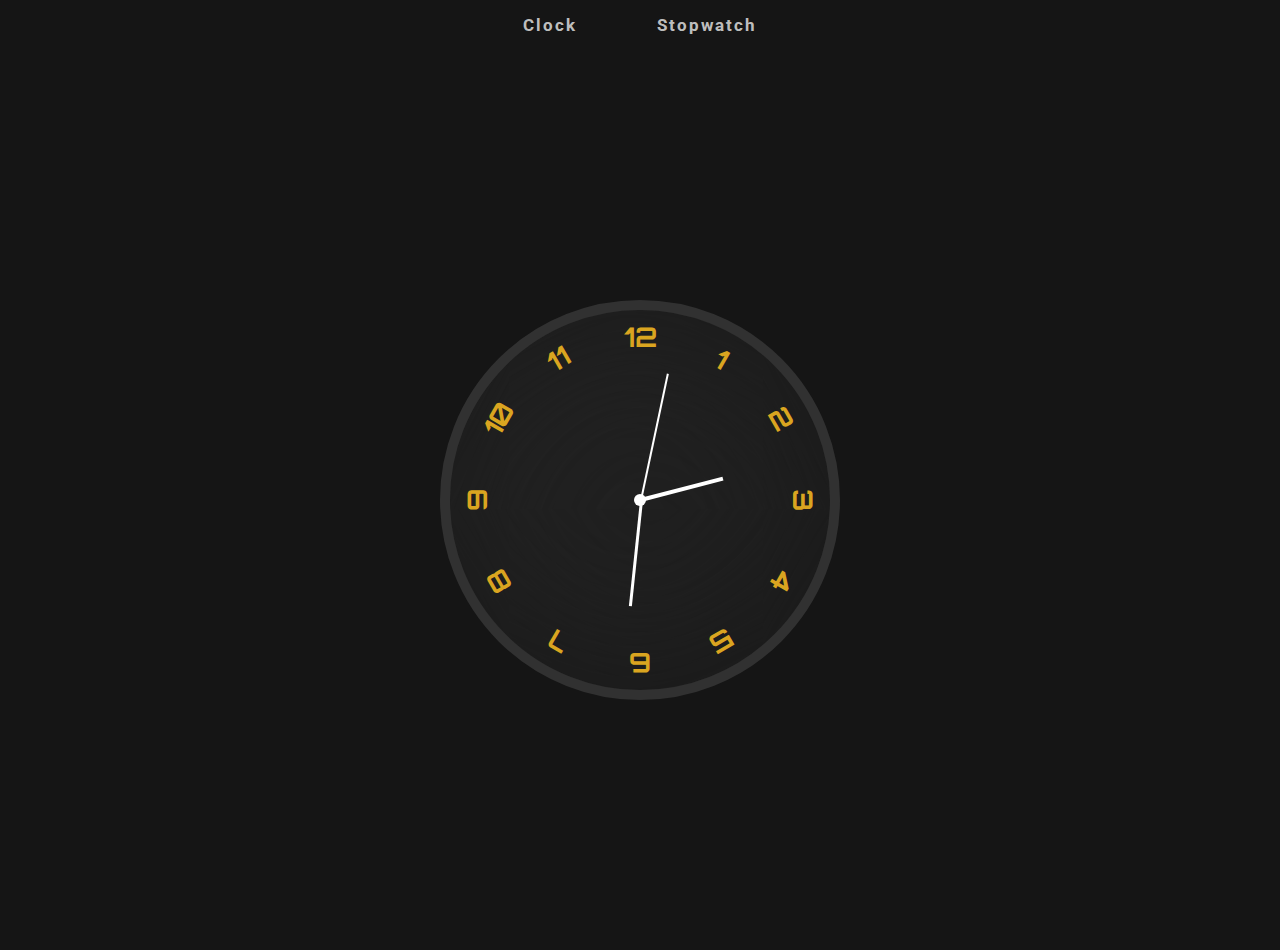
==== index.html @ c738552b "fixed links again" ====
<!DOCTYPE html>
<html lang="en">

    <head>
        <meta charset="UTF-8">
        <meta http-equiv="X-UA-Compatible" content="IE=edge">
        <meta name="viewport" content="width=device-width, initial-scale=1.0">
        <link rel="stylesheet" href="CSS/clock.css">
        <link rel="stylesheet" href="CSS/header.css">
        <script src="http://code.jquery.com/jquery-1.8.3.min.js"></script>
        <title>Document</title>
    </head>

    <body>
        <header>
            <nav>
                <a href="clock.html">Clock</a>
                <a href="stopwatch.html">Stopwatch</a>
            </nav>
        </header>
        <div id="container">
            <div id="clock">
                <div id="centerdot"></div>
                <div class="hands" id="hr"></div>
                <div class="hands" id="min"></div>
                <div class="hands" id="sec"></div>
                <div class="numbers number1">1</div>
                <div class="numbers number2">2</div>
                <div class="numbers number3">3</div>
                <div class="numbers number4">4</div>
                <div class="numbers number5">5</div>
                <div class="numbers number6">6</div>
                <div class="numbers number7">7</div>
                <div class="numbers number8">8</div>
                <div class="numbers number9">9</div>
                <div class="numbers number10">10</div>
                <div class="numbers number11">11</div>
                <div class="numbers number12">12</div>
            </div>
        </div>



        <script src="JS/clock.js"></script>
        
        <script>
            $(document).ready(function () {
                $('a').each(function () {
                    if ($(this).prop('href') == window.location.href) {
                        $(this).addClass('current');
                    }
                });
            });
        </script>
    </body>

</html>
---- CSS/clock.css ----
@import url("https://fonts.googleapis.com/css2?family=Orbitron:wght@400;500;600;700&display=swap");
#container {
  display: flex;
  justify-content: center;
  align-items: center;
  height: 100vh;
}

#clock {
  border-radius: 50%;
  border: 1rem solid rgb(49, 49, 49);
  width: 40rem;
  height: 40rem;
  position: relative;
  background: #212121;
  box-shadow: inset -0.9rem -0.9rem 18rem #151515,
    inset 0.9rem 0.9rem 18rem #2d2d2d;
}

.numbers {
  font-family: "Orbitron", sans-serif;
  position: absolute;
  color: goldenrod;
  text-align: center;
  padding: 1rem;
  width: 100%;
  height: 100%;
  font-weight: bold;
  font-size: 2.7rem;
  transform: rotate(0deg);
}

.number1 {
  transform: rotate(30deg);
}
.number2 {
  transform: rotate(60deg);
}
.number3 {
  transform: rotate(90deg);
}
.number4 {
  transform: rotate(120deg);
}
.number5 {
  transform: rotate(150deg);
}
.number6 {
  transform: rotate(180deg);
}
.number7 {
  transform: rotate(210deg);
}
.number8 {
  transform: rotate(240deg);
}
.number9 {
  transform: rotate(270deg);
}
.number10 {
  transform: rotate(300deg);
}
.number11 {
  transform: rotate(330deg);
}
.number12 {
  transform: rotate(360deg);
}

#centerdot {
  content: "";
  width: 1.2rem;
  height: 1.2rem;
  background-color: white;
  border-radius: 50%;
  position: absolute;
  top: 50%;
  left: 50%;
  transform: translate(-50%, -50%);
}

.hands {
  position: absolute;
  bottom: 50%;
  left: 50%;
  transform: translate(-50%);
  transform-origin: bottom;
  background-color: white;
}

#hr {
  width: 0.4rem;
  height: 22%;
}
#min {
  width: 0.3rem;
  height: 28%;
}
#sec {
  width: 0.2rem;
  height: 34%;
}

/* for Tablets */
@media screen and (max-width: 768px) {
  html {
    font-size: 56.25%;
  }
}

/* for Smart Phones  */
@media screen and (max-width: 480px) {
  html {
    font-size: 50%;
  }
}
---- CSS/header.css ----
@import url("https://fonts.googleapis.com/css2?family=Roboto:wght@400;700&display=swap");

* {
  margin: 0%;
  padding: 0%;
  box-sizing: border-box;
  font-family: sans-serif;
}

html {
  font-size: 62.5%;
}

body {
  background-color: rgba(14, 14, 14, 0.972);
  /* overflow: hidden; */
}

nav {
  background-color: rgba(27, 27, 27, 0);
  display: flex;
  justify-content: center;
}

a {
  text-decoration: none;
  color: black;
  margin: 1rem 3rem;
  font-family: "Roboto", sans-serif;
  font-weight: bold;
  letter-spacing: 0.2rem;
  position: relative;
  padding: 0.5rem 1rem;
  color: rgba(255, 255, 255, 0.746);
  font-size: 1.7rem;
}

a:after {
  content: "";
  width: 0;
  background-color: white;
  position: absolute;
  bottom: 0rem;
  height: 0.1rem;
  left: 0rem;
  transition: 0.3s;
  text-align: center;
}

a:hover:after {
  width: 100%;
  color: green;
}

/* a:active {
    background-color: blue;
} */

.current {
  background: rgb(179, 54, 32);
  color: white;
  color: white;
  padding: 1rem 0.8rem;
  border-radius: 5px;
  transition: 0.3s;
}

@media screen and (max-width: 768px) {
  html {
    font-size: 56.25%;
  }
}

/* for Smart Phones  */
@media screen and (max-width: 480px) {
  html {
    font-size: 50%;
  }
}
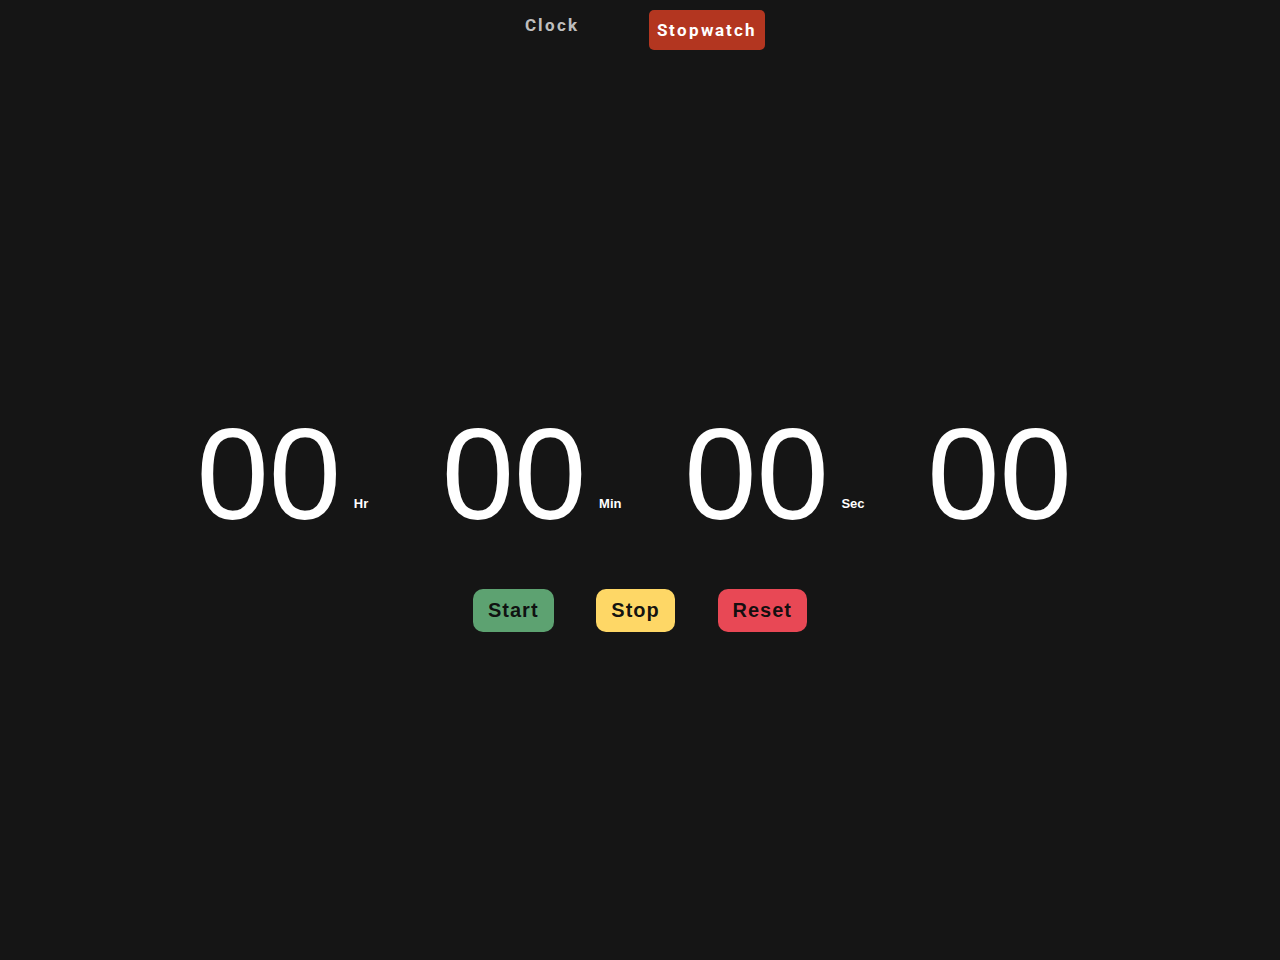
==== commit d3361f2f: "files renamed" ====
--- a/index.html
+++ b/index.html
@@ -1,57 +1,57 @@
 <!DOCTYPE html>
 <html lang="en">
+  <head>
+    <meta charset="UTF-8" />
+    <meta http-equiv="X-UA-Compatible" content="IE=edge" />
+    <meta name="viewport" content="width=device-width, initial-scale=1.0" />
+    <link rel="stylesheet" href="CSS/stopwatch.css" />
+    <link rel="stylesheet" href="CSS/header.css" />
+    <script src="http://code.jquery.com/jquery-1.8.3.min.js"></script>
 
-    <head>
-        <meta charset="UTF-8">
-        <meta http-equiv="X-UA-Compatible" content="IE=edge">
-        <meta name="viewport" content="width=device-width, initial-scale=1.0">
-        <link rel="stylesheet" href="CSS/clock.css">
-        <link rel="stylesheet" href="CSS/header.css">
-        <script src="http://code.jquery.com/jquery-1.8.3.min.js"></script>
-        <title>Document</title>
-    </head>
+    <title>Document</title>
+  </head>
 
-    <body>
-        <header>
-            <nav>
-                <a href="clock.html">Clock</a>
-                <a href="stopwatch.html">Stopwatch</a>
-            </nav>
-        </header>
-        <div id="container">
-            <div id="clock">
-                <div id="centerdot"></div>
-                <div class="hands" id="hr"></div>
-                <div class="hands" id="min"></div>
-                <div class="hands" id="sec"></div>
-                <div class="numbers number1">1</div>
-                <div class="numbers number2">2</div>
-                <div class="numbers number3">3</div>
-                <div class="numbers number4">4</div>
-                <div class="numbers number5">5</div>
-                <div class="numbers number6">6</div>
-                <div class="numbers number7">7</div>
-                <div class="numbers number8">8</div>
-                <div class="numbers number9">9</div>
-                <div class="numbers number10">10</div>
-                <div class="numbers number11">11</div>
-                <div class="numbers number12">12</div>
-            </div>
-        </div>
+  <body>
+    <header>
+      <nav>
+        <a href="clock.html">Clock</a>
+        <a href="index.html">Stopwatch</a>
+      </nav>
+    </header>
+    <div id="container">
+      <div id="stopwatch">
+        <div class="digit" id="hr">00</div>
+        <div class="txt">Hr&nbsp;&nbsp;&nbsp;</div>
+        <div class="digit" id="min">00</div>
+        <div class="txt">Min</div>
+        <div class="digit" id="sec">00</div>
+        <div class="txt">Sec</div>
+        <div class="digit" id="count">00</div>
+        <div class="txt">&nbsp;&nbsp;&nbsp;&nbsp;&nbsp;&nbsp;</div>
+        <!-- <div class="txt">sec</div>  -->
+      </div>
+      <div id="buttons">
+        <button type="button" class="btn" id="start" onclick="start()">
+          Start
+        </button>
+        <button type="button" class="btn" id="stop" onclick="stop()">
+          Stop
+        </button>
+        <button type="button" class="btn" id="reset" onclick="reset()">
+          Reset
+        </button>
+      </div>
+    </div>
 
-
-
-        <script src="JS/clock.js"></script>
-        
-        <script>
-            $(document).ready(function () {
-                $('a').each(function () {
-                    if ($(this).prop('href') == window.location.href) {
-                        $(this).addClass('current');
-                    }
-                });
-            });
-        </script>
-    </body>
-
-</html>+    <script src="JS/stopwatch.js"></script>
+    <script>
+      $(function () {
+        $("a").each(function () {
+          if ($(this).prop("href") == window.location.href) {
+            $(this).addClass("current");
+          }
+        });
+      });
+    </script>
+  </body>
+</html>
--- a/CSS/stopwatch.css
+++ b/CSS/stopwatch.css
@@ -0,0 +1,96 @@
+/* @import url('https://fonts.googleapis.com/css2?family=Orbitron:wght@400;500;600;700&display=swap'); */
+
+#container {
+  display: flex;
+  justify-content: center;
+  align-items: center;
+  height: 100vh;
+  flex-direction: column;
+  font-family: "Orbitron", sans-serif;
+}
+
+#stopwatch {
+  text-align: center;
+  display: flex;
+
+  justify-content: center;
+  align-items: center;
+  flex-wrap: wrap;
+}
+
+.digit,
+.txt {
+  color: white;
+  min-width: 1rem;
+  position: relative;
+}
+
+.digit {
+  font-size: 13rem;
+  margin: 1rem;
+  width: 21rem;
+}
+
+.txt {
+  margin: 6rem 2rem 0rem -3rem;
+  font-size: 1.3rem;
+  font-weight: bold;
+}
+
+#buttons {
+  margin-top: 3rem;
+}
+
+.btn {
+  font-size: 2rem;
+  padding: 1rem 1.5rem;
+  font-weight: bold;
+  border-radius: 1rem;
+  text-align: center;
+  margin: 0rem 2rem;
+  cursor: pointer;
+  border: none;
+  letter-spacing: 0.1rem;
+  color: rgba(14, 14, 14, 0.972);
+}
+
+#start {
+  background-color: #5da271;
+}
+
+#start:hover {
+  background-color: #059e31;
+}
+
+#stop {
+  background-color: #fed766;
+}
+
+#stop:hover {
+  background-color: #ffc004;
+}
+
+#reset {
+  background-color: #e84855;
+}
+
+#reset:hover {
+  background-color: #e80d1f;
+}
+
+/* for Tablets */
+@media screen and (max-width: 768px) {
+  html {
+    font-size: 56.25%;
+  }
+}
+
+/* for Smart Phones  */
+@media screen and (max-width: 480px) {
+  html {
+    font-size: 50%;
+  }
+  .digit {
+    font-size: 10rem;
+  }
+}
